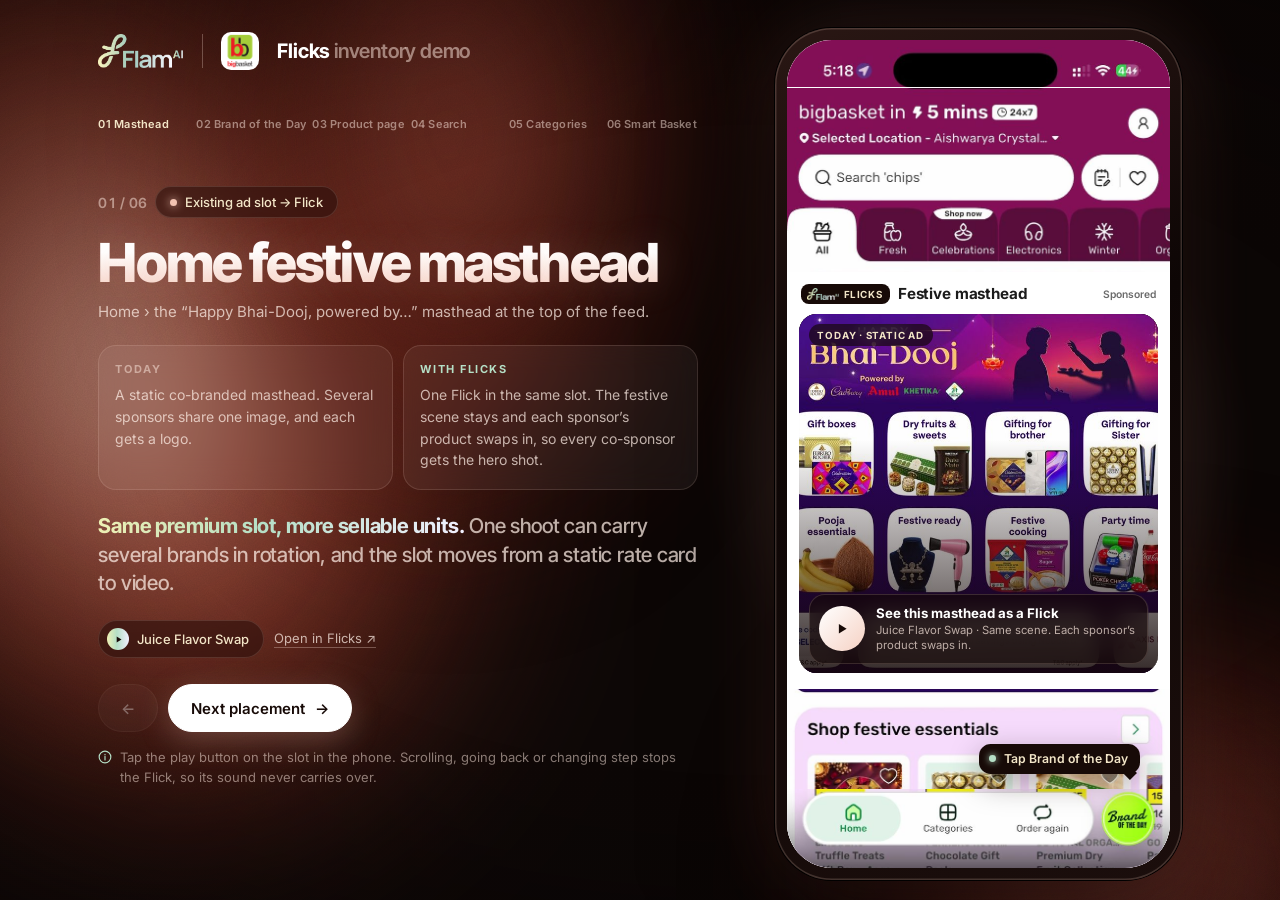
==== index.html @ 065cf3c0 "Remove screen-recording indicators from the phone status bar Paints out the red recording dot in the" ====
<!doctype html>
<html lang="en">
<head>
<meta charset="utf-8">
<meta name="viewport" content="width=device-width, initial-scale=1">
<meta name="theme-color" content="#0B0605">
<title>Flicks × bigbasket · Inventory Demo</title>
<link rel="preconnect" href="https://fonts.googleapis.com">
<link rel="preconnect" href="https://fonts.gstatic.com" crossorigin>
<link href="https://fonts.googleapis.com/css2?family=Inter+Tight:wght@500;600;700;800&family=Inter:wght@400;500;600;700&display=swap" rel="stylesheet">
<style>
:root{
  --bg:#0B0605; --bg2:#140A08;
  --maroon:#4A140D; --rust:#7A2A1C; --copper:#A2584A; --peach:#F2C3B2; --blush:#C9A08F;
  --cream:#F3E6C8; --ink:#FFFFFF; --ink2:rgba(255,240,232,.72); --ink3:rgba(255,236,226,.5);
  --mint:#B5DFC6; --lime:#EEF0B4; --lav:#F2F0FF;
  --glass:rgba(255,236,226,.06); --glass2:rgba(255,236,226,.1); --edge:rgba(255,220,205,.14);
  --flam:linear-gradient(90deg,#EEF0B4 0%,#B5DFC6 45%,#F2F0FF 100%);
  --ease:cubic-bezier(.2,.8,.2,1);
}
*{box-sizing:border-box;-webkit-tap-highlight-color:transparent}
html,body{margin:0;height:100%;background:var(--bg);color:var(--ink);font-family:Inter,system-ui,sans-serif;overflow:hidden}
button{font:inherit;color:inherit}
a{color:inherit}

/* ---------- Flam atmosphere ---------- */
.atmos{position:fixed;inset:0;overflow:hidden;z-index:0;pointer-events:none;background:var(--bg)}
.blob{position:absolute;border-radius:50%;filter:blur(90px);opacity:.9;will-change:transform}
.b1{width:62vw;height:120vh;left:-22vw;top:-20vh;background:radial-gradient(closest-side,#C9A08F 0%,#7A2A1C 55%,transparent 100%);transform:rotate(-18deg);animation:drift1 22s ease-in-out infinite alternate}
.b2{width:38vw;height:90vh;left:16vw;top:-30vh;background:radial-gradient(closest-side,#8E4A3B 0%,#4A140D 60%,transparent 100%);animation:drift2 26s ease-in-out infinite alternate}
.b3{width:50vw;height:60vh;right:-14vw;bottom:-28vh;background:radial-gradient(closest-side,#A2584A 0%,#4A140D 60%,transparent 100%);animation:drift3 30s ease-in-out infinite alternate}
@keyframes drift1{to{transform:rotate(-8deg) translate(4vw,3vh)}}
@keyframes drift2{to{transform:translate(-5vw,8vh) scale(1.1)}}
@keyframes drift3{to{transform:translate(-6vw,-6vh) scale(1.15)}}
.grain{position:absolute;inset:-50%;opacity:.13;mix-blend-mode:overlay;background-image:url("data:image/svg+xml;utf8,<svg xmlns='http://www.w3.org/2000/svg' width='220' height='220'><filter id='n'><feTurbulence type='fractalNoise' baseFrequency='.9' numOctaves='2' stitchTiles='stitch'/><feColorMatrix values='0 0 0 0 1  0 0 0 0 1  0 0 0 0 1  0 0 0 .9 0'/></filter><rect width='100%' height='100%' filter='url(%23n)'/></svg>");animation:grain 1.2s steps(4) infinite}
@keyframes grain{25%{transform:translate(-3%,2%)}50%{transform:translate(2%,-3%)}75%{transform:translate(-1%,3%)}}
.vign{position:absolute;inset:0;background:radial-gradient(120% 90% at 60% 50%,transparent 40%,rgba(5,2,2,.7) 100%)}

/* ---------- desktop layout ---------- */
.app{position:relative;z-index:1;height:100vh;height:100dvh;display:grid;grid-template-columns:minmax(360px,600px) auto;gap:clamp(32px,6vw,96px);align-items:center;justify-content:center;padding:28px clamp(24px,4vw,64px)}
.panel{height:min(860px,calc(100dvh - 56px));display:flex;flex-direction:column;min-width:0}
.lockup{display:flex;align-items:center;gap:18px;animation:fadeUp .8s var(--ease) both}
.lockup img.flam{height:34px;width:auto;display:block}
.lockup .div{width:1px;height:34px;background:rgba(255,230,220,.28)}
.bbTile{width:38px;height:38px;border-radius:10px;background:#fff;display:grid;place-items:center;overflow:hidden}
.bbTile img{width:36px;height:36px;display:block}
.lockup .lab{font-family:'Inter Tight',sans-serif;font-weight:700;font-size:20px;letter-spacing:-.01em}
.lockup .lab span{color:var(--ink3);font-weight:600}

.rail{display:grid;grid-template-columns:repeat(6,1fr);gap:6px;margin-top:clamp(20px,4vh,40px);animation:fadeUp .8s .08s var(--ease) both}
.rail button{border:0;background:transparent;padding:0 0 4px;cursor:pointer;text-align:left;min-height:44px;display:flex;flex-direction:column;gap:8px}
.rail .bar{height:3px;border-radius:3px;background:rgba(255,230,220,.16);overflow:hidden;position:relative}
.rail .bar::after{content:"";position:absolute;inset:0;background:var(--flam);transform:scaleX(0);transform-origin:left;transition:transform .6s var(--ease)}
.rail button.seen .bar::after{transform:scaleX(1);opacity:.45}
.rail button[aria-current="step"] .bar::after{transform:scaleX(1);opacity:1}
.rail .rl{font-size:11px;font-weight:600;color:var(--ink3);letter-spacing:.02em;white-space:nowrap;overflow:hidden;text-overflow:ellipsis;transition:color .3s}
.rail button[aria-current="step"] .rl{color:var(--cream)}
.rail button:hover .rl{color:var(--ink2)}
.rail button:focus-visible{outline:2px solid var(--mint);outline-offset:4px;border-radius:6px}

.detail{flex:1;min-height:0;overflow-y:auto;scrollbar-width:none;padding-top:clamp(18px,4vh,40px)}
.detail::-webkit-scrollbar{display:none}
.detail>*{animation:fadeUp .7s var(--ease) both}
.detail>*:nth-child(2){animation-delay:.05s}.detail>*:nth-child(3){animation-delay:.1s}.detail>*:nth-child(4){animation-delay:.15s}.detail>*:nth-child(5){animation-delay:.2s}.detail>*:nth-child(6){animation-delay:.25s}.detail>*:nth-child(7){animation-delay:.3s}
@keyframes fadeUp{from{opacity:0;transform:translateY(14px)}to{opacity:1;transform:none}}
.meta{display:flex;gap:8px;flex-wrap:wrap;align-items:center}
.pill{display:inline-flex;align-items:center;gap:8px;padding:7px 14px;border-radius:99px;background:rgba(40,14,10,.55);border:1px solid var(--edge);color:var(--cream);font-size:13px;font-weight:500;backdrop-filter:blur(8px);-webkit-backdrop-filter:blur(8px)}
.pill .d{width:7px;height:7px;border-radius:50%}
.pill.rep .d{background:var(--peach);box-shadow:0 0 10px var(--peach)}
.pill.new .d{background:var(--mint);box-shadow:0 0 10px var(--mint)}
.kick{font-family:'Inter Tight',sans-serif;font-weight:600;font-size:14px;color:var(--ink3);letter-spacing:.02em;font-variant-numeric:tabular-nums}
h1{font-family:'Inter Tight',sans-serif;font-weight:800;font-size:clamp(36px,4.2vw,58px);line-height:1.02;letter-spacing:-.035em;margin:18px 0 10px;background:linear-gradient(180deg,#fff 30%,#F6D2C4 100%);-webkit-background-clip:text;background-clip:text;color:transparent;text-shadow:0 0 40px rgba(242,195,178,.18)}
.where{color:var(--ink2);font-size:15px;line-height:1.5}
.cards{display:grid;grid-template-columns:1fr 1fr;gap:10px;margin-top:22px}
.card{background:var(--glass);border:1px solid var(--edge);border-radius:18px;padding:16px 16px 18px;backdrop-filter:blur(14px);-webkit-backdrop-filter:blur(14px)}
.card .k{font-size:11px;font-weight:700;letter-spacing:.14em;text-transform:uppercase;color:var(--ink3);margin-bottom:8px;display:flex;align-items:center;gap:8px}
.card.with .k{color:var(--mint)}
.card p{margin:0;font-size:14px;line-height:1.55;color:var(--ink2)}
.pitch{margin-top:22px;font-family:'Inter Tight',sans-serif;font-size:clamp(18px,1.6vw,22px);line-height:1.4;letter-spacing:-.01em;color:var(--ink2);font-weight:500}
.pitch b{font-weight:700;background:var(--flam);-webkit-background-clip:text;background-clip:text;color:transparent}
.flick{display:flex;align-items:center;gap:10px;flex-wrap:wrap;margin-top:22px}
.flick .pill{padding:7px 14px 7px 8px}
.flick .ic{width:22px;height:22px;border-radius:50%;background:var(--flam);display:grid;place-items:center}
.flick a{font-size:13px;color:var(--ink2);text-decoration:none;border-bottom:1px solid rgba(255,230,220,.3);padding-bottom:1px}
.flick a:hover{color:#fff;border-color:#fff}
.ctrl{display:flex;gap:10px;margin-top:26px;align-items:center}
.btn{min-height:48px;padding:0 22px;border-radius:99px;border:1px solid var(--edge);background:var(--glass2);cursor:pointer;font-weight:600;font-size:15px;display:inline-flex;align-items:center;gap:10px;transition:transform .25s var(--ease),background .25s,box-shadow .25s}
.btn:hover{transform:translateY(-1px);background:rgba(255,236,226,.16)}
.btn.pri{background:#fff;color:#170A07;border-color:#fff;box-shadow:0 8px 30px rgba(242,195,178,.25)}
.btn.pri:hover{box-shadow:0 10px 40px rgba(242,195,178,.45)}
.btn:disabled{opacity:.35;pointer-events:none}
.btn:focus-visible{outline:2px solid var(--mint);outline-offset:3px}
.hint{margin-top:16px;font-size:13px;color:var(--ink3);line-height:1.5;display:flex;gap:8px;align-items:flex-start}
.hint svg{flex:none;margin-top:2px}
.more{margin-top:24px}
.more .k{font-size:11px;font-weight:700;letter-spacing:.14em;text-transform:uppercase;color:var(--ink3);margin-bottom:10px}
.more .chips{display:flex;flex-wrap:wrap;gap:8px}
.more .pill{font-size:12px;padding:6px 12px}

/* ---------- phone ---------- */
.stage{position:relative;display:grid;place-items:center;animation:phoneIn 1s .1s var(--ease) both}
@keyframes phoneIn{from{opacity:0;transform:translateY(30px) scale(.97)}to{opacity:1;transform:none}}
.glow{position:absolute;width:520px;height:520px;border-radius:50%;background:radial-gradient(closest-side,rgba(242,195,178,.32),transparent);filter:blur(30px);z-index:-1;animation:breathe 6s ease-in-out infinite}
@keyframes breathe{50%{transform:scale(1.08);opacity:.8}}
.phone{width:414px;height:868px;border-radius:58px;padding:12px;background:linear-gradient(160deg,#2a1714,#0d0605 40%,#1b0e0c);box-shadow:inset 0 0 0 1.5px rgba(255,220,205,.18),0 0 0 1px #000,0 40px 120px rgba(0,0,0,.6),0 0 80px rgba(162,88,74,.25)}
.screen{width:390px;height:var(--sh,844px);border-radius:46px;overflow:hidden;position:relative;background:#fff;isolation:isolate}

/* full-screen phone mode */
body.m .atmos,body.m .panel,body.m .glow{display:none}
body.m .app{display:block;padding:0;height:100dvh}
body.m .stage{position:fixed;inset:0;display:block;animation:none}
body.m .phone{width:auto;height:auto;padding:0;border-radius:0;background:none;box-shadow:none}
body.m .screen{border-radius:0}

/* ---------- inside the bigbasket screen ---------- */
.view{position:absolute;inset:0;background:#fff;overflow:hidden}
.layer{position:absolute;left:0;right:0;z-index:5}
.layer.topL{top:0}
.layer.footL{bottom:0}
.layer img,.seg img{display:block;width:390px;height:auto;user-select:none;-webkit-user-select:none}
.scroller{position:absolute;inset:0;overflow-y:auto;overflow-x:hidden;scrollbar-width:none;overscroll-behavior:contain;-webkit-overflow-scrolling:touch}
.scroller::-webkit-scrollbar{display:none}
.seg{position:relative}
.hot{position:absolute;border:0;background:transparent;cursor:pointer;border-radius:16px;padding:0;z-index:6}
.hot:active{background:rgba(0,0,0,.06)}
.hot:focus-visible{outline:3px solid #170A07}
.hot.guide{animation:ring 1.6s ease-out infinite}
@keyframes ring{0%{box-shadow:0 0 0 2px #170A07,0 0 0 4px #B5DFC6,0 0 0 4px rgba(181,223,198,.6)}80%{box-shadow:0 0 0 2px #170A07,0 0 0 4px #B5DFC6,0 0 0 16px rgba(181,223,198,0)}100%{box-shadow:0 0 0 2px #170A07,0 0 0 4px #B5DFC6,0 0 0 16px rgba(181,223,198,0)}}
.tip{position:absolute;z-index:9;background:#170A07;color:#F3E6C8;font-size:12.5px;font-weight:600;padding:8px 12px 8px 10px;border-radius:12px;white-space:nowrap;pointer-events:none;box-shadow:0 10px 30px rgba(23,10,7,.35);display:flex;align-items:center;gap:8px;animation:tipIn .5s .25s var(--ease) both}
.tip i{width:7px;height:7px;border-radius:50%;background:#B5DFC6;box-shadow:0 0 8px #B5DFC6;flex:none}
.tip::after{content:"";position:absolute;width:10px;height:10px;background:#170A07;transform:rotate(45deg);left:var(--ax,calc(50% - 5px))}
.tip.up::after{bottom:-4px}
.tip.down::after{top:-4px}
.tip.up{--dy:6px}.tip.down{--dy:-6px}
.tip.right{--dy:0px}
.tip.right::after{left:-4px;top:calc(50% - 5px)}
.tip small{font-weight:500;color:rgba(243,230,200,.6);font-size:11.5px}
@keyframes tipIn{from{opacity:0;transform:translateY(var(--dy))}to{opacity:1;transform:none}}
.tip.bob{animation:tipIn .5s .25s var(--ease) both,bob 2.2s 1s ease-in-out infinite}
@keyframes bob{50%{transform:translateY(calc(var(--dy) * -.5))}}

/* Flicks slot (in-app) */
.slotWrap{padding:12px 12px 16px;background:#fff}
.slotHead{display:flex;align-items:center;gap:8px;margin:0 2px 10px}
.fl{display:inline-flex;align-items:center;gap:5px;background:#170A07;color:#F3E6C8;padding:4px 8px 4px 6px;border-radius:8px;font-size:10px;font-weight:700;letter-spacing:.06em}
.fl img{height:13px;width:auto;display:block}
.slotTitle{font-size:15.5px;font-weight:700;color:#1b1b1b;letter-spacing:-.01em}
.spons{margin-left:auto;font-size:10.5px;color:#6b6b6b;font-weight:600}
.slot{position:relative;border-radius:18px;overflow:hidden;background:#170A07;width:100%;transform:translateZ(0)}
.slot.v{width:56%}
.slotRow{display:flex;gap:12px;align-items:flex-start}
.slotSide{flex:1;color:#2a2a2a;font-size:12.5px;line-height:1.5;padding-top:2px}
.slotSide strong{display:block;font-size:15px;margin-bottom:6px;color:#111}
.poster{position:absolute;inset:0;width:100%;height:100%;border:0;padding:0;cursor:pointer;background:#170A07;display:block;overflow:hidden;transition:opacity .45s var(--ease),transform .45s var(--ease)}
.poster.gone{opacity:0;transform:scale(1.04);pointer-events:none}
.poster>img{width:100%;height:100%;object-fit:cover;display:block;transform:scale(1.02);animation:kb 9s ease-in-out infinite alternate}
@keyframes kb{to{transform:scale(1.08)}}
.poster .np{position:absolute;inset:0;background:radial-gradient(90% 70% at 20% 10%,#C9A08F 0%,#7A2A1C 35%,#2a0c08 70%,#120605 100%)}
.poster .np::after{content:"";position:absolute;inset:0;background-image:inherit;opacity:.0}
.poster .shade{position:absolute;inset:0;background:linear-gradient(180deg,rgba(18,6,5,.0) 35%,rgba(18,6,5,.85) 100%)}
.chipT{position:absolute;top:10px;left:10px;font-size:10px;font-weight:700;letter-spacing:.08em;text-transform:uppercase;background:rgba(18,6,5,.66);color:#F3E6C8;padding:5px 9px;border-radius:99px;backdrop-filter:blur(6px);-webkit-backdrop-filter:blur(6px)}
.pbar{position:absolute;left:10px;right:10px;bottom:10px;display:flex;align-items:center;gap:12px;padding:10px 12px 10px 10px;border-radius:16px;background:rgba(18,6,5,.62);backdrop-filter:blur(12px);-webkit-backdrop-filter:blur(12px);border:1px solid rgba(255,220,205,.16);text-align:left}
.slot.v .pbar{flex-direction:column;align-items:flex-start;gap:8px}
.playB{width:46px;height:46px;border-radius:50%;flex:none;display:grid;place-items:center;background:linear-gradient(135deg,#fff,#F6D2C4);box-shadow:0 0 0 0 rgba(242,195,178,.7);animation:pp 1.8s infinite}
@keyframes pp{0%{box-shadow:0 0 0 0 rgba(242,195,178,.6)}70%{box-shadow:0 0 0 16px rgba(242,195,178,0)}100%{box-shadow:0 0 0 0 rgba(242,195,178,0)}}
.pbar .t1{display:block;color:#fff;font-weight:700;font-size:13.5px;line-height:1.25}
.pbar .t2{display:block;color:rgba(255,236,226,.7);font-size:11.5px;margin-top:2px;line-height:1.3}
.slot iframe{position:absolute;inset:0;width:100%;height:100%;border:0;display:block;background:#000;opacity:0;transition:opacity .5s var(--ease)}
.slot iframe.on{opacity:1}
.loading{position:absolute;inset:0;display:grid;place-items:center;pointer-events:none}
.loading span{width:34px;height:34px;border-radius:50%;border:3px solid rgba(255,236,226,.18);border-top-color:#F6D2C4;animation:spin .8s linear infinite}
@keyframes spin{to{transform:rotate(360deg)}}
@keyframes blink{50%{opacity:.3}}
.stopB{position:absolute;top:8px;right:8px;z-index:3;border:0;border-radius:99px;background:rgba(18,6,5,.7);color:#fff;font-size:11px;font-weight:700;padding:0 12px;min-height:32px;cursor:pointer;animation:fadeUp .4s var(--ease) both}

/* end-of-tour sheet inside phone */
.done{position:absolute;left:12px;right:12px;bottom:110px;z-index:12;background:#170A07;color:#F3E6C8;border-radius:20px;padding:16px;display:flex;align-items:center;gap:12px;box-shadow:0 20px 50px rgba(0,0,0,.35);animation:fadeUp .6s .3s var(--ease) both}
.done img{height:22px}
.done p{margin:0;font-size:13px;line-height:1.4;flex:1}
.done button{border:0;background:#fff;color:#170A07;border-radius:99px;min-height:40px;padding:0 14px;font-weight:700;font-size:13px;cursor:pointer}

@media (prefers-reduced-motion:reduce){*{animation-duration:.01ms!important;animation-iteration-count:1!important;transition-duration:.01ms!important}}
</style>
</head>
<body>
<div class="atmos" aria-hidden="true"><div class="blob b1"></div><div class="blob b2"></div><div class="blob b3"></div><div class="vign"></div><div class="grain"></div></div>

<div class="app">
  <section class="panel" aria-label="Guided tour">
    <div class="lockup">
      <img class="flam" src="[data-uri]" alt="Flam AI">
      <span class="div" aria-hidden="true"></span>
      <span class="bbTile"><img src="[data-uri]" alt="bigbasket"></span>
      <span class="lab">Flicks <span>inventory demo</span></span>
    </div>
    <nav class="rail" id="rail" aria-label="Steps"></nav>
    <div class="detail" id="detail" aria-live="polite"></div>
  </section>

  <div class="stage">
    <div class="glow" aria-hidden="true"></div>
    <div class="phone" id="phone"><div class="screen" id="screen"></div></div>
  </div>
</div>

<script>
const IMG = {"home_top": "[data-uri]", "home_a": "[data-uri]", "home_b": "[data-uri]", "home_c": "[data-uri]", "home_foot": "[data-uri]", "home_mast": "[data-uri]", "brand_top": "[data-uri]", "brand_hero": "[data-uri]", "brand_a": "[data-uri]", "brand_b": "[data-uri]", "brand_c": "[data-uri]", "cat_top": "[data-uri]", "cat_a": "[data-uri]", "cat_b": "[data-uri]", "cat_c": "[data-uri]", "cat_foot": "[data-uri]", "sb_top": "[data-uri]", "sb_a": "[data-uri]", "sb_foot": "[data-uri]", "pdp_top": "[data-uri]", "pdp_a": "[data-uri]", "pdp_b": "[data-uri]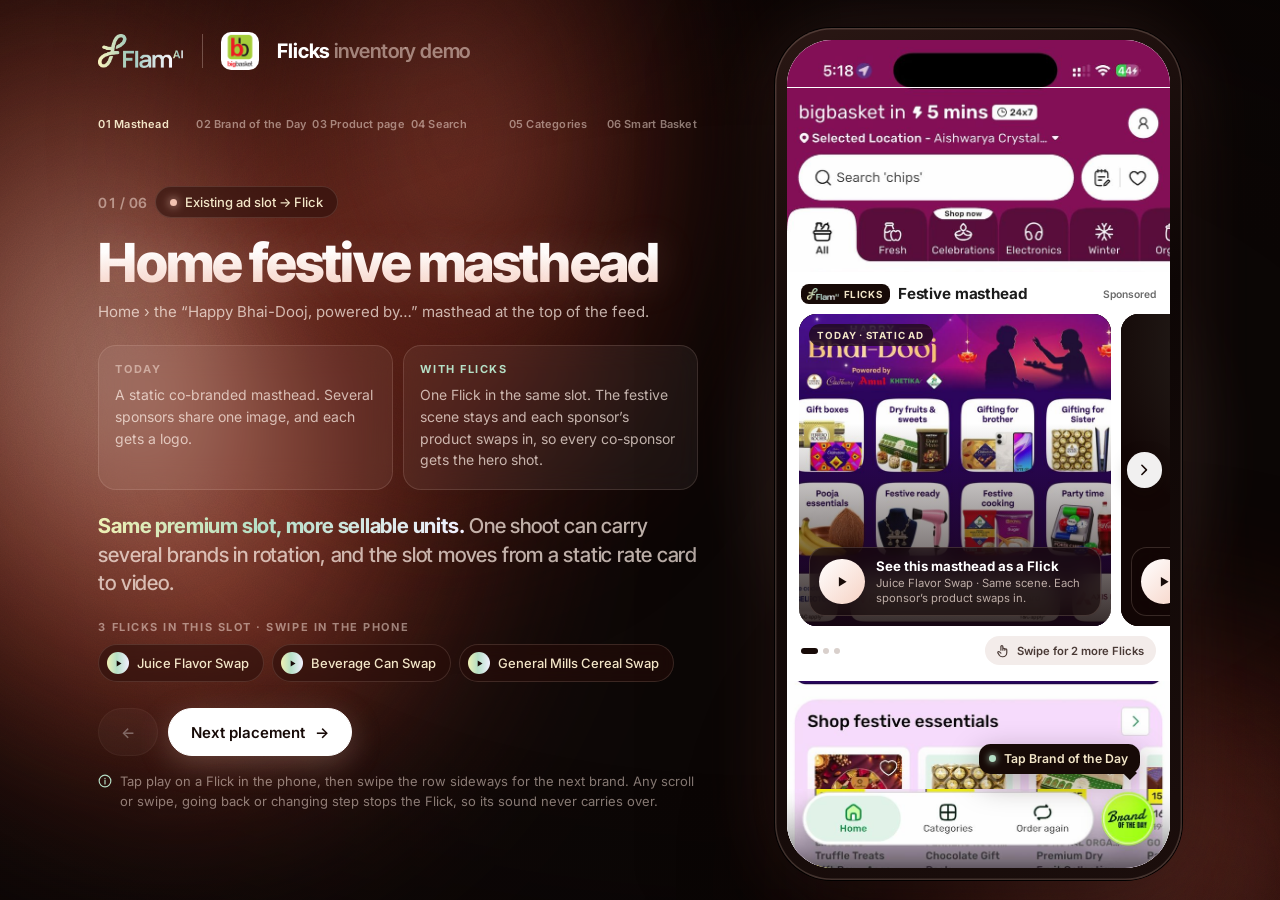
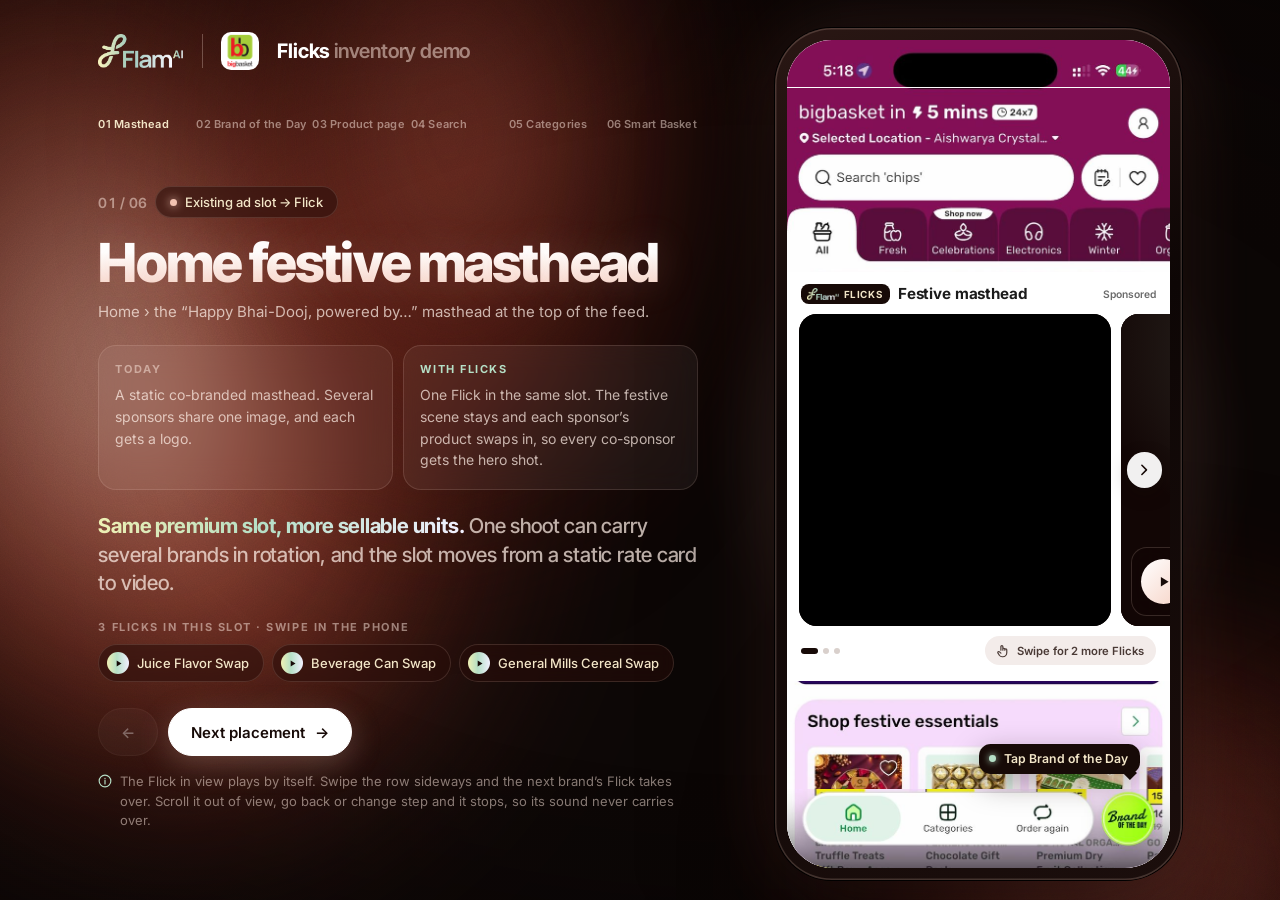
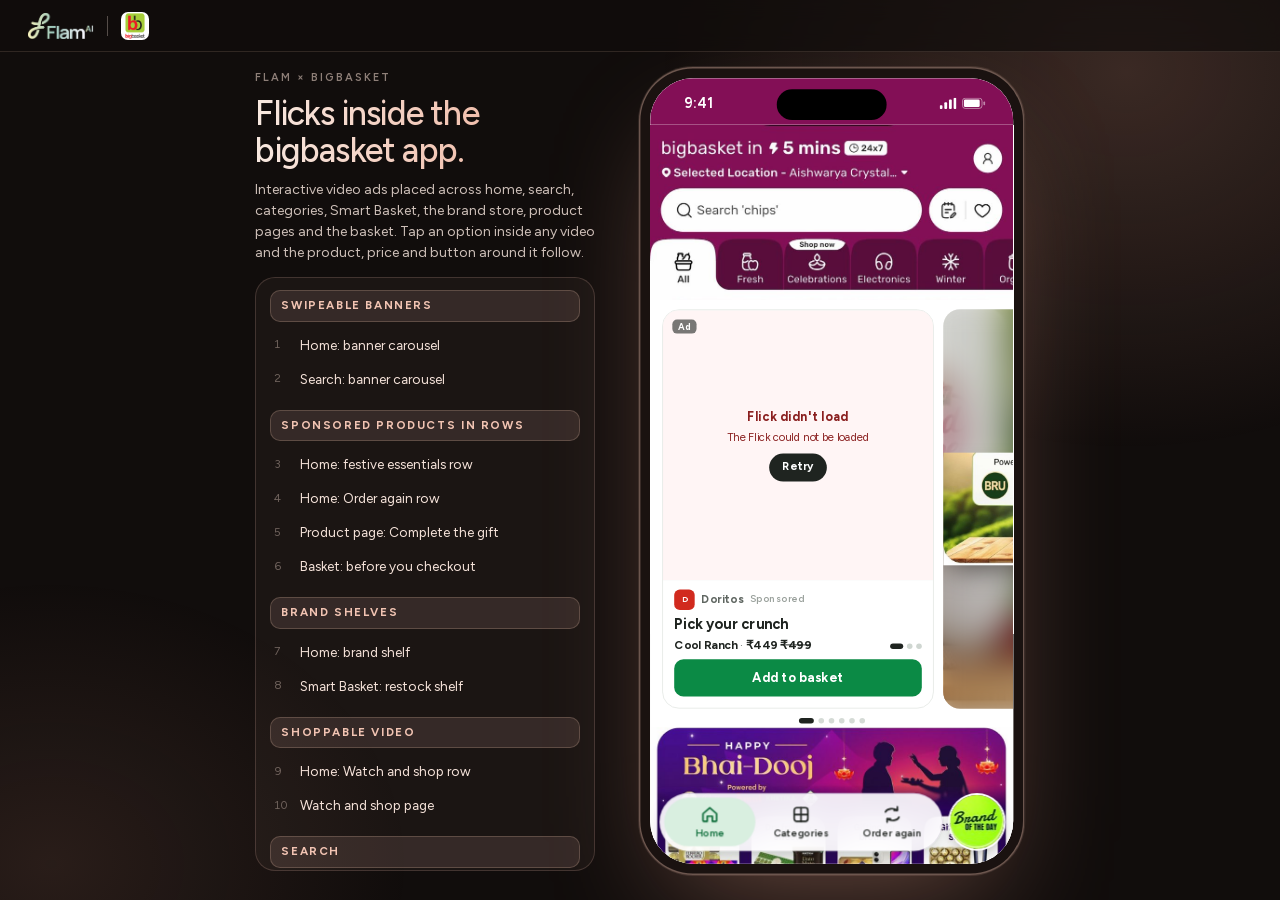
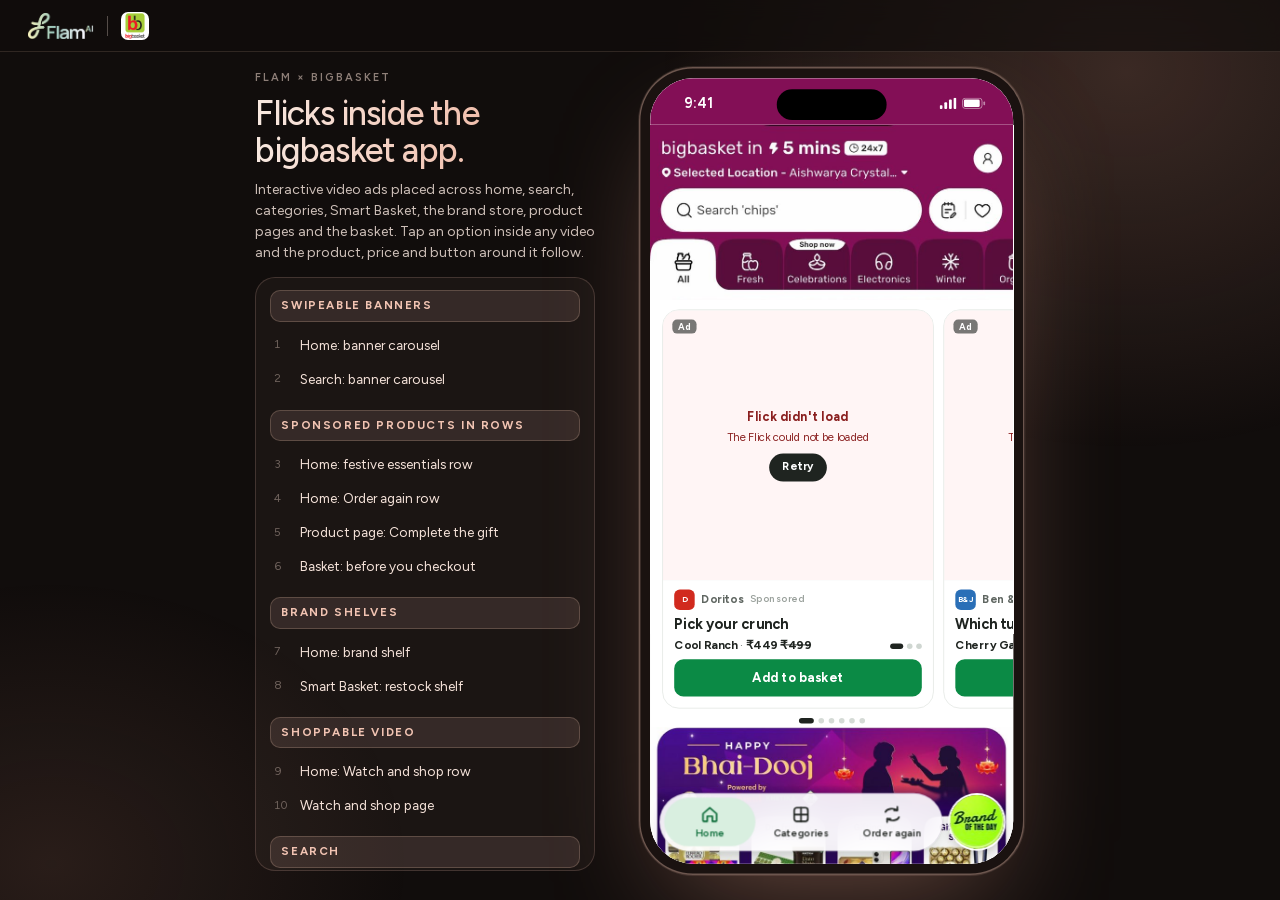
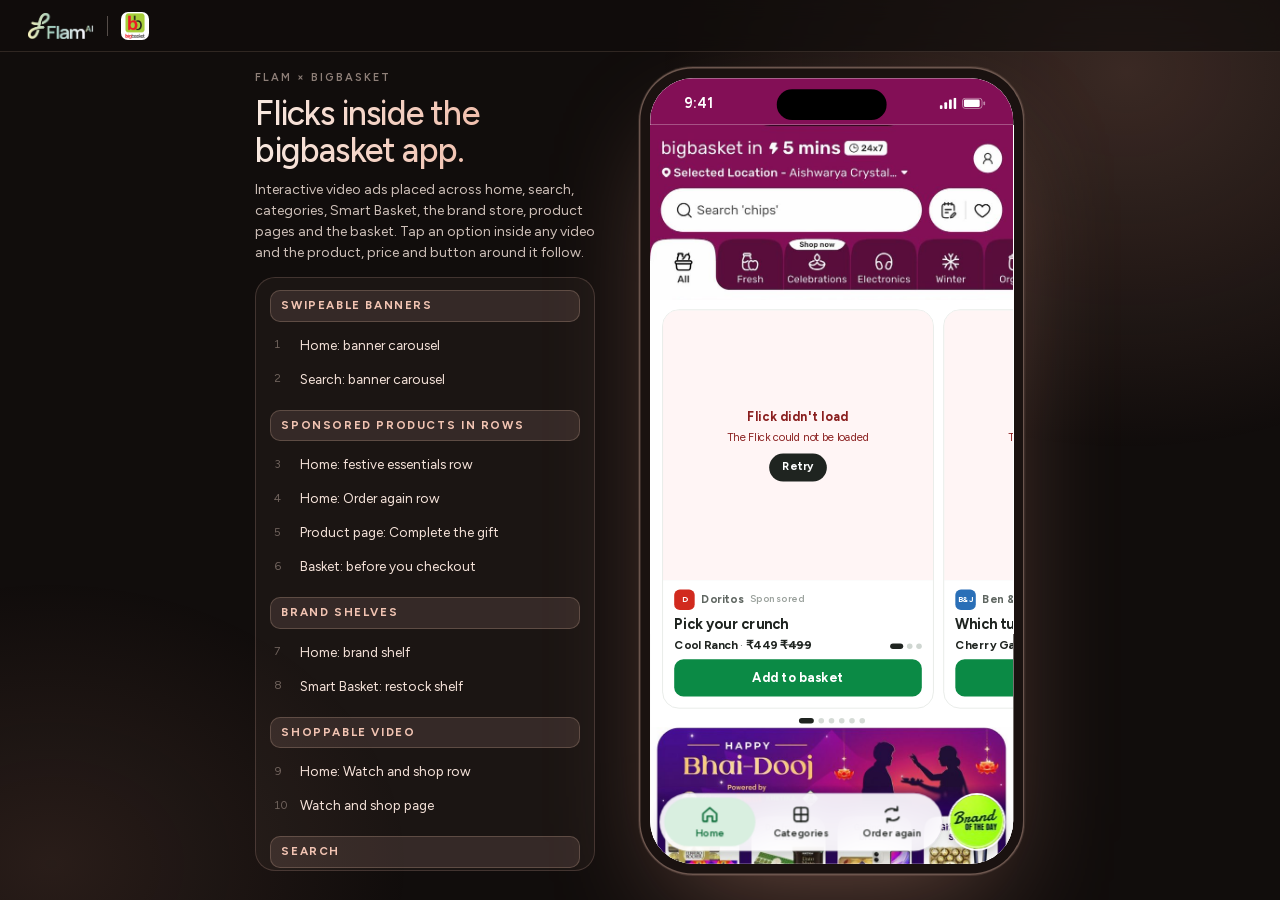
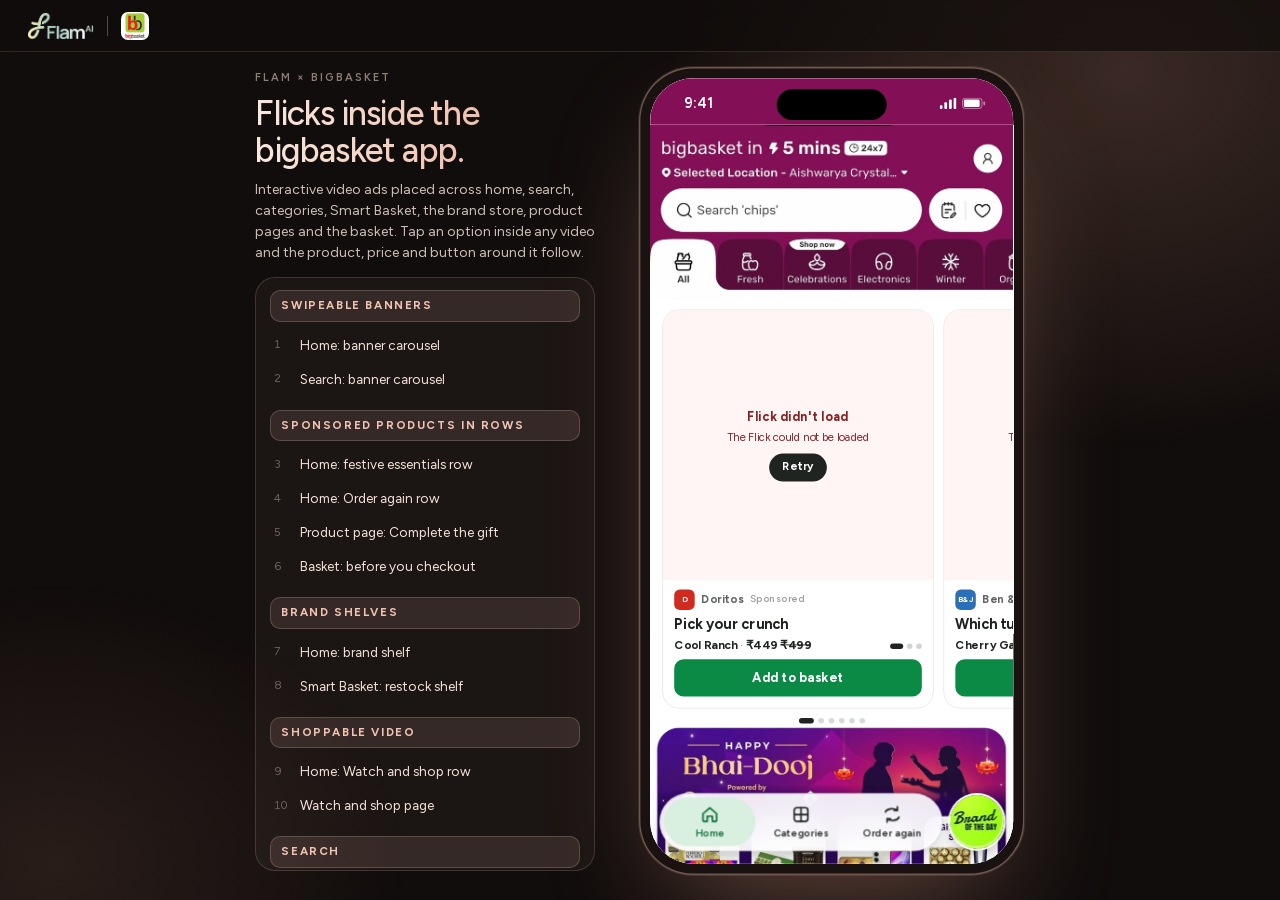
